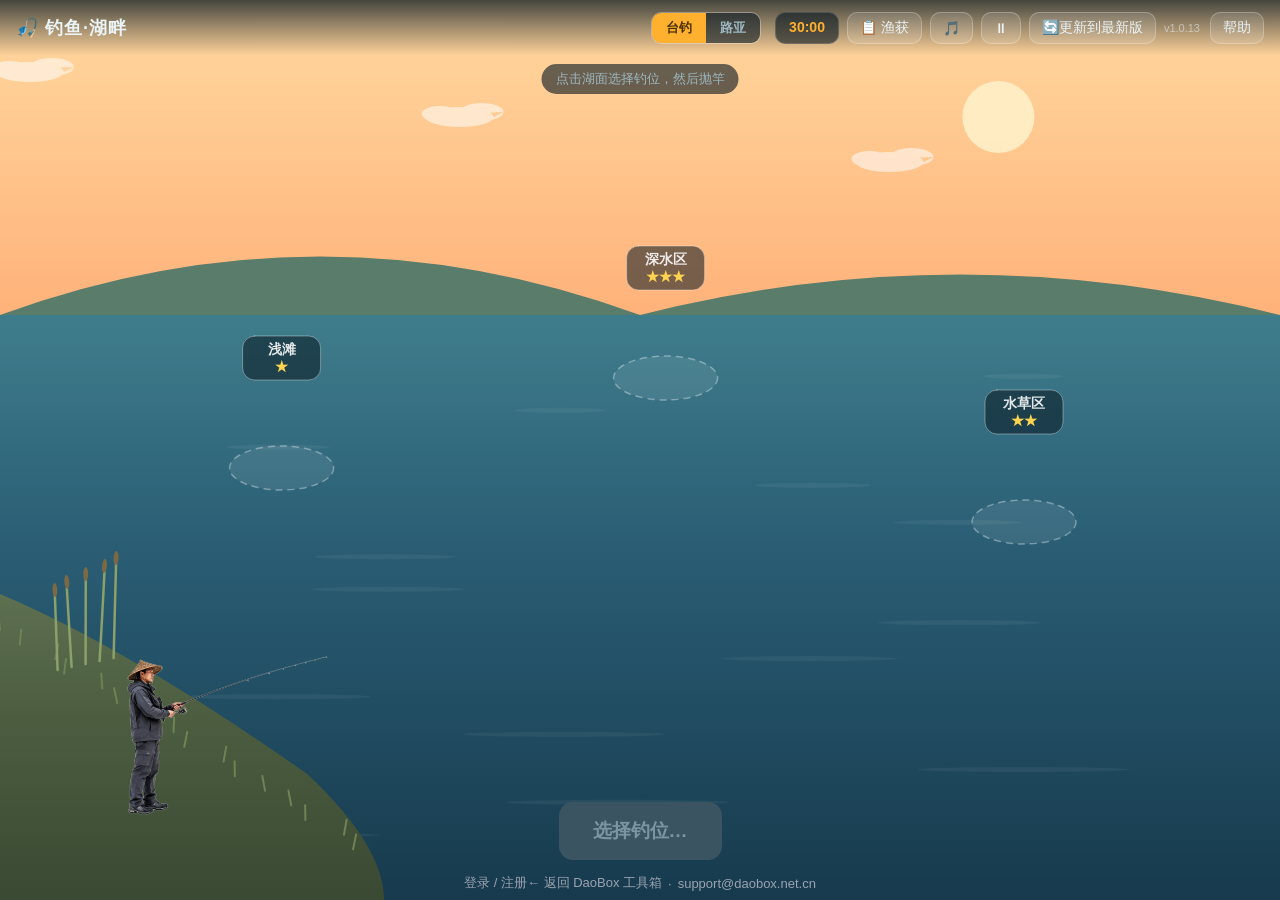
==== public/index.html @ 90e3068f "seo: index.html meta 追加防沉迷/家长管控关键词与描述" ====
<!DOCTYPE html>
<html lang="zh-CN">
<head>
<script>
  // 双域名适配（同2048等子程序模式）
  window.DB_HOME = location.hostname.indexOf('daobox.net.cn') !== -1
    ? 'https://daobox.net.cn' : 'https://daobox.app';
</script>
<meta charset="UTF-8">
<meta name="viewport" content="width=device-width, initial-scale=1.0, user-scalable=no, viewport-fit=cover">
<meta name="theme-color" content="#0e2a3a">
<title>钓鱼游戏在线玩 - 儿童休闲益智钓鱼 | 道盒 DaoBox 儿童学习工具箱</title>
  <meta name="description" content="钓鱼·湖畔休闲钓鱼游戏在线玩，画风治愈玩法轻松，抛竿收线体验钓鱼乐趣。适合孩子和大人的休闲益智小游戏，免费无需下载，手机平板都能玩。家长可控时长，孩子玩得安心。"
  <meta name="keywords" content="钓鱼游戏,钓鱼游戏在线玩,休闲游戏,儿童益智游戏,休闲小游戏,儿童防沉迷,家长管控">
<link rel="icon" href="data:image/svg+xml,<svg xmlns=%22http://www.w3.org/2000/svg%22 viewBox=%220 0 100 100%22><text y=%22.9em%22 font-size=%2290%22>🎣</text></svg>">
<link rel="manifest" href="manifest.json">
<link rel="apple-touch-icon" href="icons/apple-touch-icon.png">
<meta name="apple-mobile-web-app-capable" content="yes">
<meta name="apple-mobile-web-app-status-bar-style" content="black-translucent">
<meta name="apple-mobile-web-app-title" content="钓鱼湖畔">
<link rel="stylesheet" href="style.css?v=v1.0.6">
</head>
<body>
<!-- ========== 湖面场景 ========== -->
<div id="screen-lake" class="screen active">
  <canvas id="lake-canvas"></canvas>
  <header class="topbar">
    <h1>🎣 钓鱼·湖畔</h1>
    <div class="top-actions">
      <div class="mode-switch">
        <button id="btn-mode-tai" class="mode-btn active">台钓</button>
        <button id="btn-mode-lure" class="mode-btn">路亚</button>
      </div>
      <span id="session-timer" class="session-timer">30:00</span>
      <button id="btn-log" class="ghost-btn">📋 渔获</button>
      <button id="btn-music" class="ghost-btn" title="背景音乐">🎵</button>
      <button id="btn-pause" class="ghost-btn" title="暂停">⏸</button>
      <button id="btn-refresh" class="ghost-btn" aria-label="更新到最新版">🔄<span class="rb-full">更新到最新版</span><span class="rb-short">更新</span></button>
      <span id="app-version" class="app-ver"></span>
      <button id="btn-help" class="ghost-btn">帮助</button>
      <button id="btn-more" class="ghost-btn more-btn" title="更多">⋯</button>
    </div>
    <span id="db-account-slot"></span>
  </header>
  <div id="lake-tip" class="lake-tip">点击湖面选择钓位，然后抛竿</div>
  <div id="mag" class="hidden">
    <canvas id="mag-canvas"></canvas>
    <div id="mag-label">露5目</div>
  </div>
  <div class="bottom-bar">
    <button id="btn-cast" class="main-btn" disabled>选择钓位…</button>
  </div>
</div>

<!-- ========== 搏鱼场景 ========== -->
<div id="screen-fight" class="screen">
  <canvas id="fight-canvas"></canvas>
  <header class="topbar">
    <h1 id="fight-title">搏鱼中…</h1>
  </header>
  <div class="fight-hud">
    <div class="gauge-row">
      <div class="gauge">
        <span id="tension-value" class="gauge-value">0%</span>
        <div class="gauge-tube"><div id="tension-fill" class="gauge-fill tension"></div><div class="redline"></div></div>
        <label>张力</label>
      </div>
      <div class="gauge">
        <span id="stamina-value" class="gauge-value">0%</span>
        <div class="gauge-tube"><div id="stamina-fill" class="gauge-fill stamina"></div></div>
        <label>体力</label>
      </div>
    </div>
    <div id="fight-msg" class="fight-msg"></div>
  </div>
  <div class="bottom-bar fight-btns">
    <button id="btn-reel" class="main-btn reel">按住收线</button>
    <button id="btn-steady" class="main-btn steady hidden">稳住！</button>
    <button id="btn-net" class="main-btn net hidden">抄网！</button>
  </div>
</div>

<!-- ========== 渔获弹窗 ========== -->
<div id="popup-catch" class="popup hidden">
  <div class="popup-card">
    <div id="catch-new" class="new-badge hidden">🎉 新鱼种！</div>
    <canvas id="catch-canvas"></canvas>
    <div class="catch-info">
      <div id="catch-name" class="catch-name">鲫鱼 <span class="stars"></span></div>
      <div id="catch-weight" class="catch-weight">0.35 kg</div>
      <div id="catch-flavor" class="catch-flavor"></div>
    </div>
    <button id="btn-catch-ok" class="main-btn">收进鱼护</button>
  </div>
</div>

<!-- ========== 跑鱼弹窗 ========== -->
<div id="popup-lost" class="popup hidden">
  <div class="popup-card lost">
    <div id="lost-icon" class="lost-icon">💨</div>
    <div id="lost-title" class="lost-title">跑鱼了</div>
    <div id="lost-desc" class="lost-desc"></div>
    <button id="btn-lost-ok" class="main-btn">继续钓鱼</button>
  </div>
</div>

<!-- ========== 渔获清单 ========== -->
<div id="panel-log" class="popup hidden">
  <div class="popup-card log">
    <h2>📋 我的渔获</h2>
    <div id="log-list" class="log-list"></div>
    <button id="btn-log-close" class="main-btn">关闭</button>
  </div>
</div>

<!-- ========== 帮助 ========== -->
<div id="panel-help" class="popup hidden">
  <div class="popup-card log">
    <h2>帮助</h2>
    <div class="help-body">
      <h3 style="color:var(--gold);margin:4px 0 2px">🎣 台钓怎么玩</h3>
      <p>① 点击湖面<strong>选钓位</strong> → 点「抛竿」看动画入水</p>
      <p>② 浮漂静止时<strong>露5目</strong>；假口只顿1目别理它，<strong>吞2目以上/黑漂/送漂</strong>才提竿——提前提=空竿惊窝（左下角放大镜看得更清楚）</p>
      <p>③ 中鱼后进入搏鱼：<strong>按住按钮收线，张力涨太快就松手</strong>；红线区持续几秒会断线</p>
      <p>④ 大鱼三招要应付：<strong>冲刺</strong>（快松手放线）、<strong>钻底</strong>（松线别硬拉）、<strong>洗鳃</strong>（快速点「稳住」，漏一次还有机会）</p>
      <p>⑤ 鱼拉到岸边出现<strong>抄网</strong>：看准绿色区间点一下！抄早了第一次只是抄空，还有一次机会</p>
      <h3 style="color:var(--gold);margin:8px 0 2px">⚡ 路亚怎么玩</h3>
      <p>① 路亚全程<strong>站着玩</strong>：抛投后假饵自己游，<strong>按住按钮=加速收线</strong></p>
      <p>② <strong>停顿和轻点</strong>更诱鱼；鱼攻击时画面<strong>炸水花</strong>，马上点「扬竿！」（约半秒窗口）</p>
      <p>③ 中鱼后搏鱼操作和台钓一样</p>
      <h3 style="color:var(--gold);margin:8px 0 2px">🐟 鱼情与难度</h3>
      <p>· <strong>★浅滩</strong>：小鱼池，最好钓（上鱼率约95%）</p>
      <p>· <strong>★★水草区</strong>：唯一的高难池，断线跑鱼常事，大鱼多</p>
      <p>· <strong>★★★深水区</strong>：中鱼率≥85%，20斤以上大鱼约百竿一条，最大60斤巨物；<strong>咬钩会全屏预警</strong></p>
      <p>· ≤1斤的小鱼<strong>中鱼即入护</strong>；其他鱼搏鱼10~30秒内必定上岸（看准了操作就行）</p>
      <h3 style="color:var(--gold);margin:8px 0 2px">🎁 奖励计划</h3>
      <p><strong>100斤渔获 = 1天注册时长 + 10积分</strong>，四舍五入随钓随加（钓150斤算2天）</p>
      <p>每个充值周期内可兑换的时长上限：</p>
      <p>· ¥9.9（99天档）→ 最多换 <strong>30天</strong></p>
      <p>· ¥29.9（320天档）→ 最多换 <strong>60天</strong></p>
      <p>· ¥69.9（750天档）→ 最多换 <strong>90天</strong></p>
      <p>· ¥99.9（3年档）→ 最多换 <strong>120天</strong></p>
      <p>顶格后渔获照常累计，<strong>下次充值重新开始</strong>。</p>
      <p><strong>积分不封顶</strong>，全家账户通用（和打卡等积分合并），攒着兑换知识类奖品。</p>
      <h3 style="color:var(--gold);margin:8px 0 2px">⏱ 时间规则</h3>
      <p><strong>游客</strong>：每天 1 场 × 15 分钟；<strong>注册登录</strong>：每天 4 场 × 30 分钟</p>
      <p><strong>开场就算一场</strong>，中途退出不退不补；想中途歇口气用「⏸ 暂停」，关掉页面回来可继续本场</p>
      <p>登录后渔获自动入账号：100斤=1天会员时长+10积分，本机旧渔获可一键并入</p>
      <p>想收工：⏸ → 「今天不玩了」→ 确认退出，渔获奖励零损失</p>
      <p>🎮 手柄：A 按住收线 / X 稳住·抄网</p>
      <h3 style="color:var(--gold);margin:8px 0 2px">📝 更新记录</h3>
      <p>· <strong>v0.9.1</strong> 接入 DaoBox 账号：登录后渔获实时入账（100斤=1天会员+100积分）、本机渔获一键并入、游客1场×15分钟/注册4场×30分钟</p>
      <p>· <strong>v0.9.0</strong> 每天4场次制（开场即计）、「今天不玩了」体面退出、暂停跨关闭恢复（继续上一场）、场次用完提示</p>
      <p>· <strong>v0.8.0</strong> 奖励计划上线（100斤=1天+100分）、每日2小时限时、搏鱼时长分档10/15/30秒、小鱼即钓即入护、深水区85%上鱼率、路亚全程站立、顶栏版本号</p>
      <p>· v0.7.7 抄网首次容错+转速放缓；v0.7.6 路亚真实收线模式；v0.7.5 本场计时+暂停+背景音乐；v0.7.3 完整抛竿动画；v0.7.2 鱼类半写实配色重做</p>
    </div>
    <button id="btn-help-close" class="main-btn">知道了</button>
  </div>
</div>

<!-- ========== 音乐选择面板 ========== -->
<div id="panel-music" class="popup hidden">
  <div class="popup-card music-panel">
    <h2>🎵 背景音乐</h2>
    <div id="music-track-list" class="music-track-list"></div>
    <button id="btn-music-close" class="main-btn" style="margin-top:12px">关闭</button>
  </div>
</div>

<!-- ========== 暂停弹窗 ========== -->
<div id="popup-pause" class="popup hidden">
  <div class="popup-card">
    <div style="font-size:48px;margin-bottom:8px">⏸</div>
    <h2 style="font-size:22px;margin-bottom:8px">已暂停</h2>
    <p style="color:var(--dim);margin-bottom:16px" id="pause-timer-info">剩余时间 30:00</p>
    <button id="btn-resume" class="main-btn">▶ 继续钓鱼</button>
    <button id="btn-end-session" class="main-btn ghost" style="margin-top:10px;background:rgba(255,255,255,.1);color:var(--dim)">🏁 结束本场</button>
    <button id="btn-quit-today" class="main-btn ghost" style="margin-top:10px;background:rgba(255,255,255,.1);color:var(--dim)">🚪 今天不玩了</button>
  </div>
</div>

<!-- ========== 开场门（每日场次） ========== -->
<div id="popup-gate" class="popup hidden">
  <div class="popup-card">
    <div style="font-size:48px;margin-bottom:8px">🎣</div>
    <h2 style="font-size:22px;margin-bottom:8px">准备开钓</h2>
    <p id="gate-info" style="color:var(--dim);margin-bottom:16px"></p>
    <button id="btn-gate-start" class="main-btn">🎣 开始本场</button>
    <button id="btn-gate-resume" class="main-btn ghost hidden" style="margin-top:10px;background:rgba(255,255,255,.1);color:var(--dim)">⏵ 继续上一场</button>
    <!-- v1.0.4: 开场弹窗也是全屏，同样会盖住底部登录链接；游客在此直接给登录入口 -->
    <button id="btn-gate-login" class="main-btn hidden" style="margin-top:10px;background:rgba(255,255,255,.1);color:var(--dim)">🔓 登录 / 注册（解锁每天 4 场 × 30 分钟）</button>
  </div>
</div>

<!-- ========== 退出确认 ========== -->
<div id="popup-quit-confirm" class="popup hidden">
  <div class="popup-card">
    <div style="font-size:48px;margin-bottom:8px">🚪</div>
    <h2 style="font-size:22px;margin-bottom:8px">今天不玩了？</h2>
    <p style="color:var(--dim);margin-bottom:6px" id="quit-confirm-info">本场会作废，今天还能开的场次就少一场。</p>
    <p style="color:var(--gold);margin-bottom:16px;font-size:14px">放心：渔获、天数、积分都是实时保存的，退出零损失。</p>
    <button id="btn-quit-confirm" class="main-btn">确定退出</button>
    <button id="btn-quit-cancel" class="main-btn ghost" style="margin-top:10px;background:rgba(255,255,255,.1);color:var(--dim)">我再玩会儿</button>
  </div>
</div>

<!-- ========== 告别页 ========== -->
<div id="popup-quit" class="popup hidden">
  <div class="popup-card">
    <div style="font-size:48px;margin-bottom:8px">👋</div>
    <h2 style="font-size:22px;margin-bottom:8px">今天钓到这里</h2>
    <p id="quit-stats" style="color:var(--gold);margin-bottom:12px"></p>
    <p style="color:var(--dim);font-size:14px;margin-bottom:16px">渔获和奖励已全部保存，明天再来～</p>
    <button id="btn-quit-close" class="main-btn">关闭页面</button>
    <button id="btn-quit-back" class="main-btn ghost" style="margin-top:10px;background:rgba(255,255,255,.1);color:var(--dim)">↩ 反悔了，继续钓</button>
  </div>
</div>

<!-- ========== 每日限时弹窗 ========== -->
<div id="popup-daily" class="popup hidden">
  <div class="popup-card">
    <div style="font-size:48px;margin-bottom:8px">🌙</div>
    <h2 style="font-size:22px;margin-bottom:8px">今天钓够啦</h2>
    <p id="daily-left" style="color:var(--dim);margin-bottom:16px"></p>
    <!-- v1.0.3: 游客额度用完时显示登录入口，此前弹窗盖住底部登录链接导致"点击登录没反应" -->
    <button id="btn-daily-login" class="main-btn hidden">🔓 登录 / 注册（解锁每天 4 场 × 30 分钟）</button>
    <button id="btn-daily-ok" class="main-btn" style="margin-top:10px;background:rgba(255,255,255,.1);color:var(--dim)">知道了</button>
  </div>
</div>

<!-- ========== 本场结束弹窗 ========== -->
<div id="popup-session" class="popup hidden">
  <div class="popup-card">
    <div style="font-size:48px;margin-bottom:8px">🏁</div>
    <h2 style="font-size:22px;margin-bottom:4px">本场结束</h2>
    <p id="session-summary" style="color:var(--dim);margin-bottom:12px;line-height:1.6"></p>
    <div id="session-detail" style="text-align:left;font-size:14px;color:var(--dim);margin-bottom:16px;max-height:200px;overflow-y:auto"></div>
    <button id="btn-new-session" class="main-btn">🎣 再钓一场（30分钟）</button>
    <button id="btn-quit-from-session" class="main-btn ghost" style="margin-top:10px;background:rgba(255,255,255,.1);color:var(--dim)">🚪 今天到这里</button>
  </div>
</div>

<div id="panel-more" class="more-panel hidden">
    <button id="btn-log-m">📋 渔获</button>
    <button id="btn-music-m">🎵 音乐</button>
    <button id="btn-pause-m">⏸ 暂停 / 继续</button>
    <button id="btn-refresh-m">🔄 检查更新</button>
    <button id="btn-help-m">❓ 帮助</button>
  </div>

<div id="toast" class="toast hidden"></div>

<footer class="footer">
  <a id="lock-login" href="javascript:void(0)">登录 / 注册</a>
  <a id="home-link" href="javascript:void(0)">← 返回 DaoBox 工具箱</a>
  <span class="dot">·</span>
  <span id="contact-email"></span>
</footer>
<script>
  // 联系邮箱运行时拼接（防 obfuscate）
  (function () {
    var u = 'support', d = 'daobox.net.cn';
    var el = document.getElementById('contact-email');
    if (el) el.innerHTML = '<a href="mailto:' + u + '@' + d + '">' + u + '@' + d + '</a>';
  })();
  (function () {
    var home = document.getElementById('home-link');
    if (home) home.href = window.DB_HOME + '?src=fishing';
  })();
</script>

<script>
  // ⋯ 菜单接线：手机端把低频功能转触发原有按钮
  (function () {
    var more = document.getElementById('btn-more'), panel = document.getElementById('panel-more');
    if (!more || !panel) return;
    more.addEventListener('click', function (e) { e.stopPropagation(); panel.classList.toggle('hidden'); });
    panel.addEventListener('click', function (e) {
      var btn = e.target.closest('button'); if (!btn) return;
      var map = { 'btn-log-m': 'btn-log', 'btn-music-m': 'btn-music', 'btn-pause-m': 'btn-pause', 'btn-refresh-m': 'btn-refresh', 'btn-help-m': 'btn-help' };
      var orig = document.getElementById(map[btn.id]);
      if (orig) orig.click();
      panel.classList.add('hidden');
    });
    document.addEventListener('click', function (e) {
      if (!panel.classList.contains('hidden') && !panel.contains(e.target) && e.target !== more) panel.classList.add('hidden');
    });
  })();
</script>
<script src="fish-data.js"></script>
<script src="fish-art.js"></script>
<script src="game.js"></script>
  <script>window.DB_HOME = location.hostname.indexOf('daobox.net.cn') !== -1 ? 'https://daobox.net.cn' : 'https://daobox.app';</script>
  <script>document.write('<script src="' + window.DB_HOME + '/portal.js" data-app="fishing"><\/script>');</script>
  <script>
    // fix v0.9.8: 底部"登录 / 注册"跳统一登录页
    // v1.0.4: 改事件委托+点击时实时取 URL——不再依赖 DaoBox 加载时序，DaoBox 未就绪时走兜底 URL
    (function(){
      function goLogin(){
        var url = (window.DaoBox && DaoBox.loginUrl) ? DaoBox.loginUrl()
          : window.DB_HOME + '/login?src=fishing&redirect=' + encodeURIComponent(location.href);
        if(window.toast) toast('正在打开登录页…', 2000);
        location.href = url;
      }
      window.DaoBoxGoLogin = goLogin;
      document.addEventListener('click', function(e){
        var a = e.target.closest && e.target.closest('#lock-login');
        if(!a) return;
        e.preventDefault();
        goLogin();
      });
    })();
  </script>
  <script>
    (function(){
      var t0 = Date.now();
      (function wait(){
        var ready = window.DaoBox && (window.DaoBox.user || window.DaoBox.timeInfo || Date.now()-t0 > 4000);
        if(ready){ try { Session.boot(); } catch(e) { console.error(e); } }
        else setTimeout(wait, 200);
      })();
    })();
  </script>
</body>
</html>
---- public/style.css ----
:root{
  --bg:#0e2a3a; --panel:#123448; --ink:#eaf3f6; --dim:#9db8c2;
  --green:#3ecf72; --red:#ff5252; --gold:#ffb02e;
}
*{margin:0;padding:0;box-sizing:border-box;-webkit-tap-highlight-color:transparent}
html,body{height:100%;overflow:hidden;font-family:"PingFang SC","Microsoft YaHei",sans-serif;background:var(--bg);color:var(--ink);user-select:none}
/* v1.0.6: fixed 会创建层叠上下文,把顶栏胶囊困住压不过全屏弹窗;absolute 视觉等效且不创建上下文 */
.screen{position:absolute;inset:0;display:none}
.screen.active{display:block}
canvas#lake-canvas,canvas#fight-canvas{position:absolute;inset:0;width:100%;height:100%}

.topbar{position:absolute;top:0;left:0;right:0;display:flex;align-items:center;justify-content:space-between;padding:12px 16px;background:linear-gradient(rgba(6,20,30,.75),transparent);pointer-events:none}
.topbar h1{font-size:18px;font-weight:600;letter-spacing:1px}
.top-actions{display:flex;gap:8px;pointer-events:auto}
.ghost-btn{background:rgba(255,255,255,.12);border:1px solid rgba(255,255,255,.25);color:var(--ink);border-radius:10px;padding:6px 12px;font-size:14px;cursor:pointer}
.ghost-btn:active{background:rgba(255,255,255,.25)}
.session-timer{background:rgba(6,20,30,.6);border:1px solid rgba(255,255,255,.15);border-radius:10px;padding:6px 12px;font-size:14px;font-weight:600;color:var(--gold);font-variant-numeric:tabular-nums;min-width:64px;text-align:center}
.session-timer.warning{color:var(--red);border-color:rgba(255,80,80,.4);animation:pulse-timer 1s infinite}
@keyframes pulse-timer{50%{opacity:.5}}
.music-panel h2{font-size:20px;margin-bottom:14px}
.music-track-list{display:flex;flex-direction:column;gap:8px}
.music-track-btn{display:flex;align-items:center;gap:10px;padding:12px 16px;background:rgba(255,255,255,.08);border:1px solid rgba(255,255,255,.15);border-radius:12px;color:var(--ink);font-size:15px;cursor:pointer;text-align:left;width:100%}
.music-track-btn:active{background:rgba(255,255,255,.15)}
.music-track-btn.active{background:rgba(62,207,114,.15);border-color:var(--green)}
.music-track-btn.off{color:var(--dim)}
.track-icon{font-size:20px}
.track-name{flex:1}
.track-on{font-size:12px;color:var(--green);white-space:nowrap}

.lake-tip{position:absolute;top:64px;left:50%;transform:translateX(-50%);background:rgba(6,20,30,.6);padding:6px 14px;border-radius:20px;font-size:13px;color:var(--dim);white-space:nowrap}

.bottom-bar{position:absolute;bottom:36px;left:0;right:0;display:flex;justify-content:center;padding:18px 18px 4px;gap:12px}
.fight-btns{bottom:36px}
.main-btn{border:none;border-radius:14px;padding:16px 34px;font-size:19px;font-weight:600;color:#06222f;background:var(--green);cursor:pointer;box-shadow:0 4px 14px rgba(0,0,0,.35)}
.main-btn:disabled{background:#3a5462;color:#7c96a1;box-shadow:none}
.main-btn:active{transform:translateY(1px)}
.main-btn.reel{background:var(--gold)}
.main-btn.steady{background:#ff8f3e}
.main-btn.net{background:#4fb3ff}
.fight-btns .main-btn{min-width:150px}

.fight-hud{position:absolute;top:56px;left:12px;right:auto;display:flex;flex-direction:column;align-items:flex-start;gap:8px;pointer-events:none;z-index:4}
.gauge-row{display:flex;gap:8px;align-items:flex-end}
.gauge{width:42px;display:flex;flex-direction:column;align-items:center;gap:4px;background:rgba(6,20,30,.16);border:1px solid rgba(255,255,255,.08);border-radius:14px;padding:6px 4px;backdrop-filter:none}
.gauge-value{font-size:10px;font-weight:700;color:rgba(255,255,255,.88);font-variant-numeric:tabular-nums;line-height:1}
.gauge-tube{position:relative;width:8px;height:70px;background:rgba(255,255,255,.10);border-radius:6px;overflow:hidden;border:1px solid rgba(255,255,255,.10)}
.gauge-fill{position:absolute;left:0;right:0;bottom:0;height:0%;border-radius:6px;transition:none}
.gauge-fill.tension{background:linear-gradient(180deg,#ff5252,#ffb02e 45%,#3ecf72)}
.gauge-fill.stamina{background:linear-gradient(180deg,#0f5f8f,#4fb3ff 70%,#a8e4ff)}
.gauge label{font-size:9px;color:rgba(255,255,255,.55);line-height:1}
.gauge .redline{position:absolute;left:0;right:0;top:0;height:9%;background:rgba(255,60,60,.35);border-bottom:2px solid rgba(255,80,80,.8)}
.fight-msg{min-height:20px;font-size:14px;font-weight:600;color:var(--gold);text-shadow:0 1px 3px rgba(0,0,0,.6);text-align:right;max-width:180px}

.popup{position:fixed;inset:0;background:rgba(4,14,22,.72);display:flex;align-items:center;justify-content:center;z-index:50}
.popup.hidden{display:none}
.popup-card{background:var(--panel);border:1px solid rgba(255,255,255,.12);border-radius:18px;padding:22px;width:min(92vw,420px);max-height:calc(100vh - 32px);max-height:calc(100dvh - 32px);overflow-y:auto;-webkit-overflow-scrolling:touch;text-align:center;box-shadow:0 12px 40px rgba(0,0,0,.5)}
#catch-canvas{width:100%;height:150px;display:block}
.catch-name{font-size:24px;font-weight:700}
.catch-name .stars{color:var(--gold)}
.catch-weight{font-size:16px;color:var(--dim);margin:4px 0}
.catch-flavor{font-size:13px;color:var(--dim);min-height:18px}
.new-badge{background:var(--gold);color:#4d3200;font-weight:700;display:inline-block;padding:4px 14px;border-radius:14px;margin-bottom:8px;animation:pop .4s}
.popup-card .main-btn{margin-top:16px;width:100%}
.new-badge.hidden,.hidden{display:none!important}

.lost-icon{font-size:44px}
.lost-title{font-size:22px;font-weight:700;color:var(--red);margin:6px 0}
.lost-desc{font-size:14px;color:var(--dim);line-height:1.6}

.popup-card.log h2{font-size:20px;margin-bottom:12px}
.log-list{max-height:52vh;overflow:auto;text-align:left}
.log-row{display:flex;align-items:center;gap:10px;padding:9px 6px;border-bottom:1px solid rgba(255,255,255,.08);font-size:16px}
.log-row .cnt{margin-left:auto;font-weight:700;font-size:18px}
.log-row.r2 .name{color:#4fb3ff}
.log-row.r3 .name{color:var(--gold)}
.log-row.unknown{color:#6f8894}
.help-body{text-align:left;font-size:14px;line-height:1.9;color:var(--ink)}
.help-body strong{color:var(--gold)}

.toast{position:fixed;top:20%;left:50%;transform:translateX(-50%);background:rgba(6,20,30,.9);border:1px solid rgba(255,255,255,.2);padding:10px 22px;border-radius:12px;font-size:15px;z-index:60;pointer-events:none}
.toast.hidden{display:none}

/* ===== 模式切换 + 漂相放大镜 ===== */
.mode-switch{display:flex;gap:0;border:1px solid rgba(255,255,255,.3);border-radius:10px;overflow:hidden;margin-right:6px}
.mode-btn{background:rgba(10,25,35,.6);border:none;color:var(--dim);padding:6px 14px;font-size:13px;font-weight:600;cursor:pointer}
.mode-btn.active{background:var(--gold);color:#4d3200}
#mag{position:absolute;right:14px;bottom:120px;background:rgba(6,20,30,.8);border:1px solid rgba(255,255,255,.25);border-radius:14px;padding:8px;text-align:center;z-index:5}
#mag.hidden{display:none}
#mag-canvas{width:120px;height:150px;display:block}
#mag-label{font-size:13px;font-weight:700;color:var(--dim);margin-top:4px;min-height:18px}
#mag-label.strike{color:var(--gold);animation:blink .4s infinite alternate}
.main-btn.pulse{animation:pulsebtn .45s infinite alternate}
@keyframes pulsebtn{from{transform:scale(1)}to{transform:scale(1.1);box-shadow:0 0 22px rgba(255,176,46,.9)}}
@keyframes blink{from{opacity:.4}to{opacity:1}}

/* v0.6.0 渔获清单缩略图 */
.log-thumb{width:48px;height:26px;flex:none;background:rgba(255,255,255,.05);border-radius:6px;border:1px solid rgba(255,255,255,.08)}

/* v0.7.0 渔获统计卡 */
.log-stats{background:rgba(255,255,255,.06);border-radius:12px;padding:10px 14px;margin-bottom:10px;text-align:left;line-height:1.7}
.log-stats .st1{font-size:16px;font-weight:700;color:var(--gold)}
.log-stats .st2{color:var(--dim);font-size:13px}
.log-row .cnt{font-size:13px;font-weight:600;color:var(--dim)}

/* v0.8.0 顶栏版本号 */
.app-ver{ opacity:.55; font-size:11px; align-self:center; margin-right:2px; white-space:nowrap; }

.footer{position:fixed;bottom:0;left:0;right:0;display:flex;justify-content:center;align-items:center;padding:8px;font-size:13px;color:#9ca3af;pointer-events:auto;z-index:5}
.footer a{color:#9ca3af;text-decoration:none}
.footer .dot{margin:0 6px}

/* v0.9.2 账号胶囊插槽（portal.js 内嵌锚点；display:contents 让胶囊成为 topbar 的直接 flex 子项，外观与此前悬浮版一致） */
#db-account-slot{display:contents}
/* v1.0.5: 顶栏整体 pointer-events:none(不挡湖面点击),胶囊在 .top-actions 外会继承 none 导致"点了没反应",必须单独恢复 */
#db-account-pill{pointer-events:auto;position:relative;z-index:60}

/* v0.9.2 ⋯ 菜单面板（全端定义，仅手机端展开） */
.more-btn{display:none}
.more-panel{position:fixed;top:54px;right:12px;background:rgba(10,26,38,.96);border:1px solid rgba(255,255,255,.18);border-radius:14px;padding:6px;z-index:45;display:flex;flex-direction:column;min-width:150px;box-shadow:0 8px 30px rgba(0,0,0,.45)}
.more-panel.hidden{display:none}
.more-panel button{background:none;border:none;color:var(--ink);text-align:left;padding:11px 14px;font-size:15px;border-radius:9px;cursor:pointer}
.more-panel button:active{background:rgba(255,255,255,.12)}

/* v0.9.4 手机端专属 HUD（方案A，仅 ≤480px 生效，iPad/桌面不受影响） */
@media (max-width: 480px){
  /* 顶栏单行：⏱计时 …… v版本 ⋯ [账号胶囊]（游戏标题隐藏） */
  #screen-lake .topbar h1{display:none}
  .topbar{padding:10px 12px}
  .top-actions{order:1;width:auto;flex:1;gap:6px}
  #db-account-slot{order:2;display:block;margin-left:0}
  #db-account-slot > a{margin-left:0!important}
  .session-timer{margin-right:auto;padding:5px 8px;font-size:13px;min-width:56px}
  .app-ver{display:inline}
  .ghost-btn{padding:5px 8px;font-size:12px;border-radius:8px}
  /* 低频功能收进 ⋯ 菜单 */
  #btn-log,#btn-music,#btn-pause,#btn-refresh,#btn-help{display:none}
  .more-btn{display:inline-flex;align-items:center;justify-content:center;font-size:16px;padding:4px 10px;letter-spacing:2px}

  /* 台钓/路亚切换固定到底栏左侧，与抛竿同排 */
  .mode-switch{position:fixed;left:14px;bottom:calc(58px + env(safe-area-inset-bottom));z-index:6;margin-right:0}
  .mode-btn{padding:8px 12px;font-size:13px}

  /* 提示条紧跟顶栏，允许换行 */
  .lake-tip{top:56px;font-size:12px;white-space:normal;max-width:92vw;text-align:center;line-height:1.5}

  /* 底栏：抛竿居中；放大镜、页脚适配安全区 */
  .bottom-bar{bottom:calc(44px + env(safe-area-inset-bottom))}
  .main-btn{padding:14px 26px;font-size:18px}
  #mag{right:14px;bottom:calc(150px + env(safe-area-inset-bottom))}
  .footer{font-size:11px;padding:6px}

  /* 弹窗内容分层：长内容(帮助/结算等)限高滚动，关闭按钮必须始终可达 */
  .popup{padding:12px}
  .popup-card{width:calc(100vw - 20px);max-height:calc(100vh - 24px);max-height:calc(100dvh - 24px - env(safe-area-inset-bottom));padding:18px 14px}
  .help-body{font-size:13px;line-height:1.7}
  .log-list{max-height:none}
}

/* v1.0.8 更新按钮分层：手机端缩短文案 */
.rb-short{display:none}
@media (max-width:480px){.rb-full{display:none}.rb-short{display:inline}}
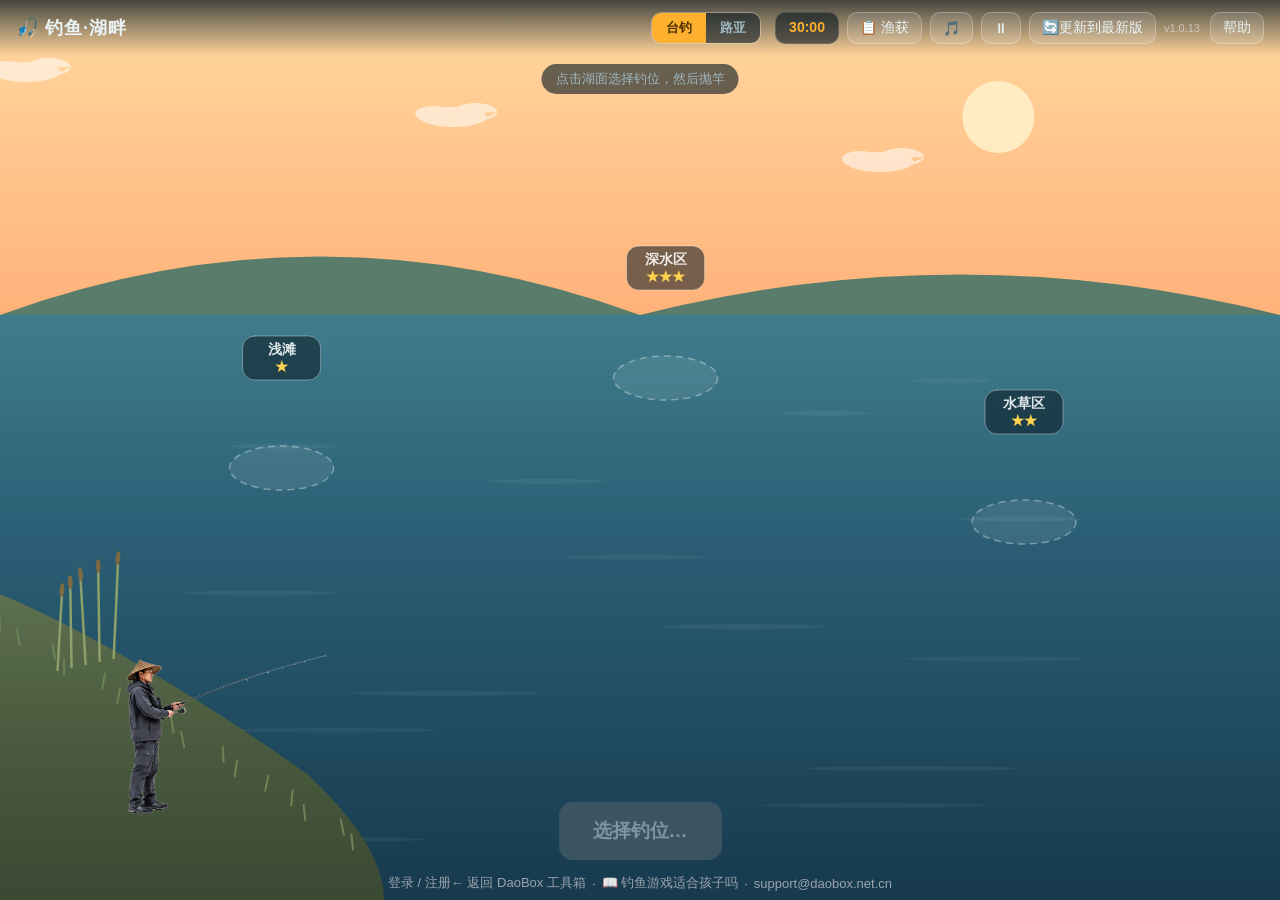
==== commit 8c07f563: "seo: 新增《钓鱼游戏适合孩子玩吗？》+ 首页静态内链，fishing-v50" ====
--- a/public/index.html
+++ b/public/index.html
@@ -253,6 +253,8 @@
 <footer class="footer">
   <a id="lock-login" href="javascript:void(0)">登录 / 注册</a>
   <a id="home-link" href="javascript:void(0)">← 返回 DaoBox 工具箱</a>
+    <span class="dot">·</span>
+    <a href="/guides/is-fishing-game-good-for-kids.html">📖 钓鱼游戏适合孩子吗</a>
   <span class="dot">·</span>
   <span id="contact-email"></span>
 </footer>
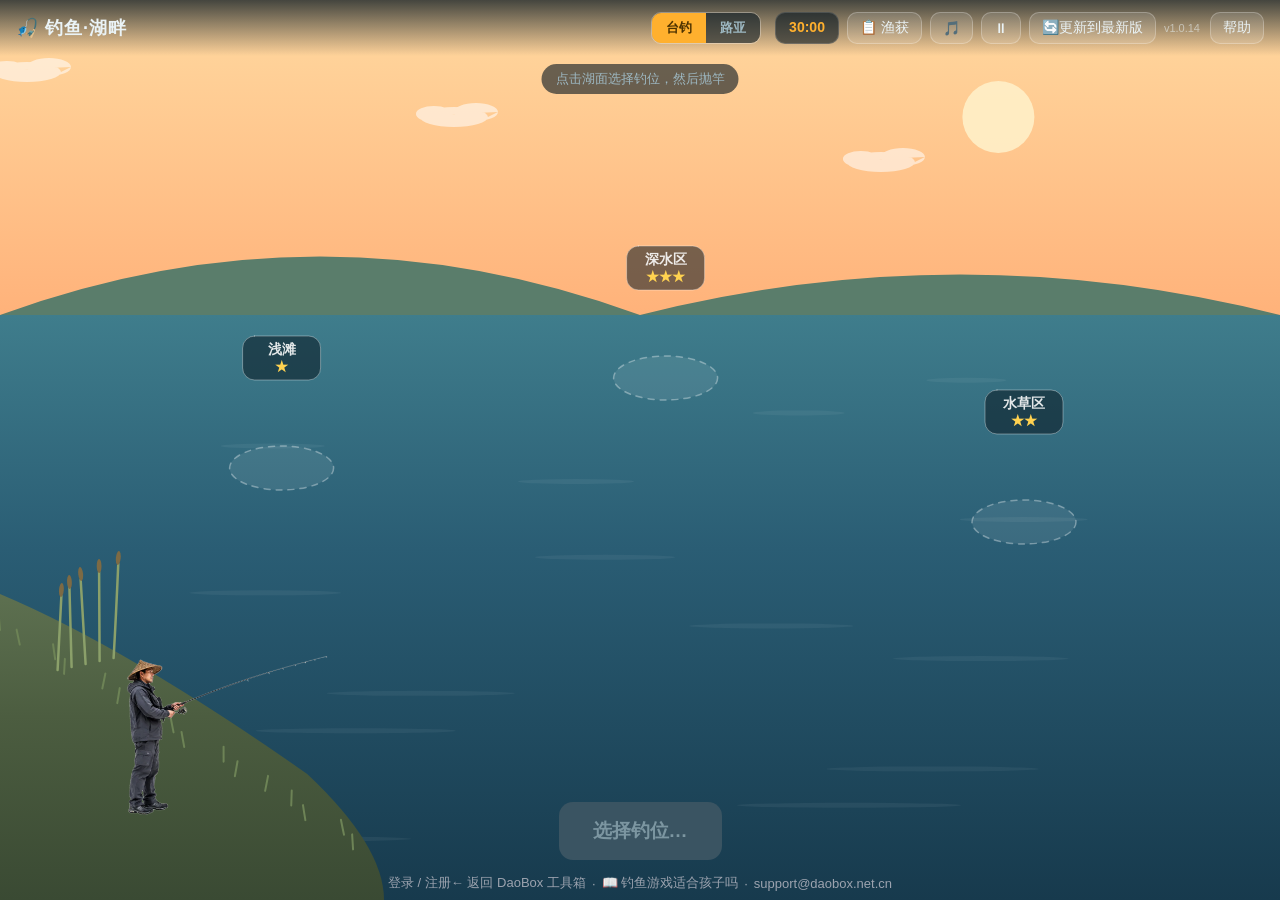
==== commit 6e578d67: "feat: 钓鱼奖励支持离线补传与每日封顶" ====
--- a/public/index.html
+++ b/public/index.html
@@ -141,15 +141,16 @@
       <p>· ¥69.9（750天档）→ 最多换 <strong>90天</strong></p>
       <p>· ¥99.9（3年档）→ 最多换 <strong>120天</strong></p>
       <p>顶格后渔获照常累计，<strong>下次充值重新开始</strong>。</p>
-      <p><strong>积分不封顶</strong>，全家账户通用（和打卡等积分合并），攒着兑换知识类奖品。</p>
+      <p><strong>离线照常钓</strong>，登录用户的渔获会在联网后自动补入；每天最多按 100kg 渔获计入奖励，积分每日最多 20，超出部分自动排队到次日。</p>
       <h3 style="color:var(--gold);margin:8px 0 2px">⏱ 时间规则</h3>
       <p><strong>游客</strong>：每天 1 场 × 15 分钟；<strong>注册登录</strong>：每天 4 场 × 30 分钟</p>
       <p><strong>开场就算一场</strong>，中途退出不退不补；想中途歇口气用「⏸ 暂停」，关掉页面回来可继续本场</p>
-      <p>登录后渔获自动入账号：100斤=1天会员时长+10积分，本机旧渔获可一键并入</p>
+      <p>登录后渔获自动入账号：100斤=1天会员时长+10积分；没网时先存本机，恢复网络后自动补传</p>
       <p>想收工：⏸ → 「今天不玩了」→ 确认退出，渔获奖励零损失</p>
       <p>🎮 手柄：A 按住收线 / X 稳住·抄网</p>
       <h3 style="color:var(--gold);margin:8px 0 2px">📝 更新记录</h3>
       <p>· <strong>v0.9.1</strong> 接入 DaoBox 账号：登录后渔获实时入账（100斤=1天会员+100积分）、本机渔获一键并入、游客1场×15分钟/注册4场×30分钟</p>
+      <p>· <strong>v1.0.14</strong> 离线奖励队列：断网照常玩，渔获和积分联网后自动补入；服务端增加每日上限与重复上报保护</p>
       <p>· <strong>v0.9.0</strong> 每天4场次制（开场即计）、「今天不玩了」体面退出、暂停跨关闭恢复（继续上一场）、场次用完提示</p>
       <p>· <strong>v0.8.0</strong> 奖励计划上线（100斤=1天+100分）、每日2小时限时、搏鱼时长分档10/15/30秒、小鱼即钓即入护、深水区85%上鱼率、路亚全程站立、顶栏版本号</p>
       <p>· v0.7.7 抄网首次容错+转速放缓；v0.7.6 路亚真实收线模式；v0.7.5 本场计时+暂停+背景音乐；v0.7.3 完整抛竿动画；v0.7.2 鱼类半写实配色重做</p>
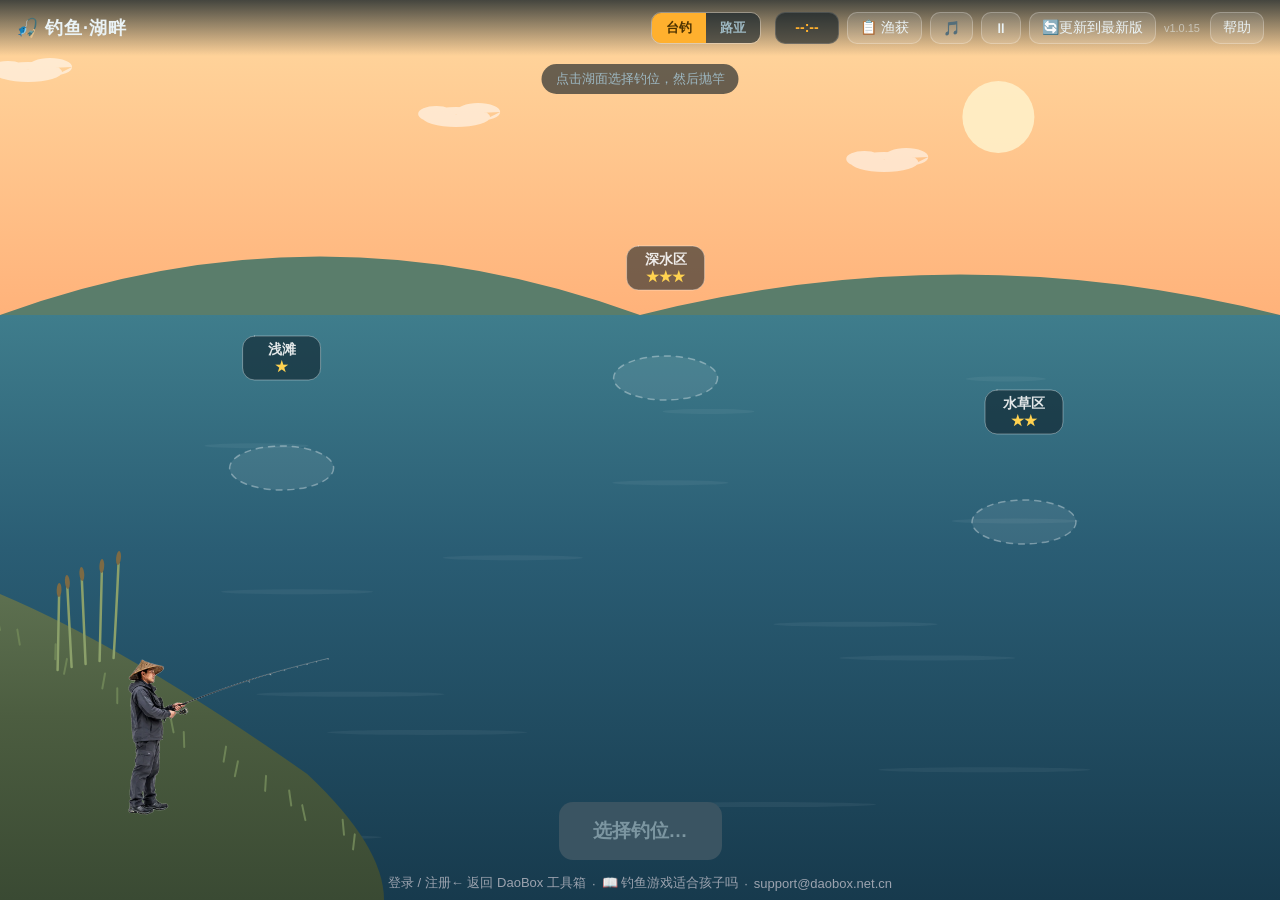
==== commit bcfd85da: "feat: 统一钓鱼时长并支持会员不限时" ====
--- a/public/index.html
+++ b/public/index.html
@@ -31,7 +31,7 @@
         <button id="btn-mode-tai" class="mode-btn active">台钓</button>
         <button id="btn-mode-lure" class="mode-btn">路亚</button>
       </div>
-      <span id="session-timer" class="session-timer">30:00</span>
+      <span id="session-timer" class="session-timer">--:--</span>
       <button id="btn-log" class="ghost-btn">📋 渔获</button>
       <button id="btn-music" class="ghost-btn" title="背景音乐">🎵</button>
       <button id="btn-pause" class="ghost-btn" title="暂停">⏸</button>
@@ -143,8 +143,8 @@
       <p>顶格后渔获照常累计，<strong>下次充值重新开始</strong>。</p>
       <p><strong>离线照常钓</strong>，登录用户的渔获会在联网后自动补入；每天最多按 100kg 渔获计入奖励，积分每日最多 20，超出部分自动排队到次日。</p>
       <h3 style="color:var(--gold);margin:8px 0 2px">⏱ 时间规则</h3>
-      <p><strong>游客</strong>：每天 1 场 × 15 分钟；<strong>注册登录</strong>：每天 4 场 × 30 分钟</p>
-      <p><strong>开场就算一场</strong>，中途退出不退不补；想中途歇口气用「⏸ 暂停」，关掉页面回来可继续本场</p>
+      <p><strong>游客</strong>：每天 10 分钟；<strong>注册免费用户</strong>：每天 20 分钟；<strong>会员</strong>：不限时</p>
+      <p>开场即计时，中途退出不退不补；想歇口气用「⏸ 暂停」，关掉页面回来可继续本场</p>
       <p>登录后渔获自动入账号：100斤=1天会员时长+10积分；没网时先存本机，恢复网络后自动补传</p>
       <p>想收工：⏸ → 「今天不玩了」→ 确认退出，渔获奖励零损失</p>
       <p>🎮 手柄：A 按住收线 / X 稳住·抄网</p>
@@ -189,7 +189,7 @@
     <button id="btn-gate-start" class="main-btn">🎣 开始本场</button>
     <button id="btn-gate-resume" class="main-btn ghost hidden" style="margin-top:10px;background:rgba(255,255,255,.1);color:var(--dim)">⏵ 继续上一场</button>
     <!-- v1.0.4: 开场弹窗也是全屏，同样会盖住底部登录链接；游客在此直接给登录入口 -->
-    <button id="btn-gate-login" class="main-btn hidden" style="margin-top:10px;background:rgba(255,255,255,.1);color:var(--dim)">🔓 登录 / 注册（解锁每天 4 场 × 30 分钟）</button>
+    <button id="btn-gate-login" class="main-btn hidden" style="margin-top:10px;background:rgba(255,255,255,.1);color:var(--dim)">🔓 登录 / 注册（解锁每天 20 分钟）</button>
   </div>
 </div>
 
@@ -224,7 +224,7 @@
     <h2 style="font-size:22px;margin-bottom:8px">今天钓够啦</h2>
     <p id="daily-left" style="color:var(--dim);margin-bottom:16px"></p>
     <!-- v1.0.3: 游客额度用完时显示登录入口，此前弹窗盖住底部登录链接导致"点击登录没反应" -->
-    <button id="btn-daily-login" class="main-btn hidden">🔓 登录 / 注册（解锁每天 4 场 × 30 分钟）</button>
+    <button id="btn-daily-login" class="main-btn hidden">🔓 登录 / 注册（解锁每天 20 分钟）</button>
     <button id="btn-daily-ok" class="main-btn" style="margin-top:10px;background:rgba(255,255,255,.1);color:var(--dim)">知道了</button>
   </div>
 </div>
@@ -236,7 +236,7 @@
     <h2 style="font-size:22px;margin-bottom:4px">本场结束</h2>
     <p id="session-summary" style="color:var(--dim);margin-bottom:12px;line-height:1.6"></p>
     <div id="session-detail" style="text-align:left;font-size:14px;color:var(--dim);margin-bottom:16px;max-height:200px;overflow-y:auto"></div>
-    <button id="btn-new-session" class="main-btn">🎣 再钓一场（30分钟）</button>
+    <button id="btn-new-session" class="main-btn">🎣 再钓一场</button>
     <button id="btn-quit-from-session" class="main-btn ghost" style="margin-top:10px;background:rgba(255,255,255,.1);color:var(--dim)">🚪 今天到这里</button>
   </div>
 </div>
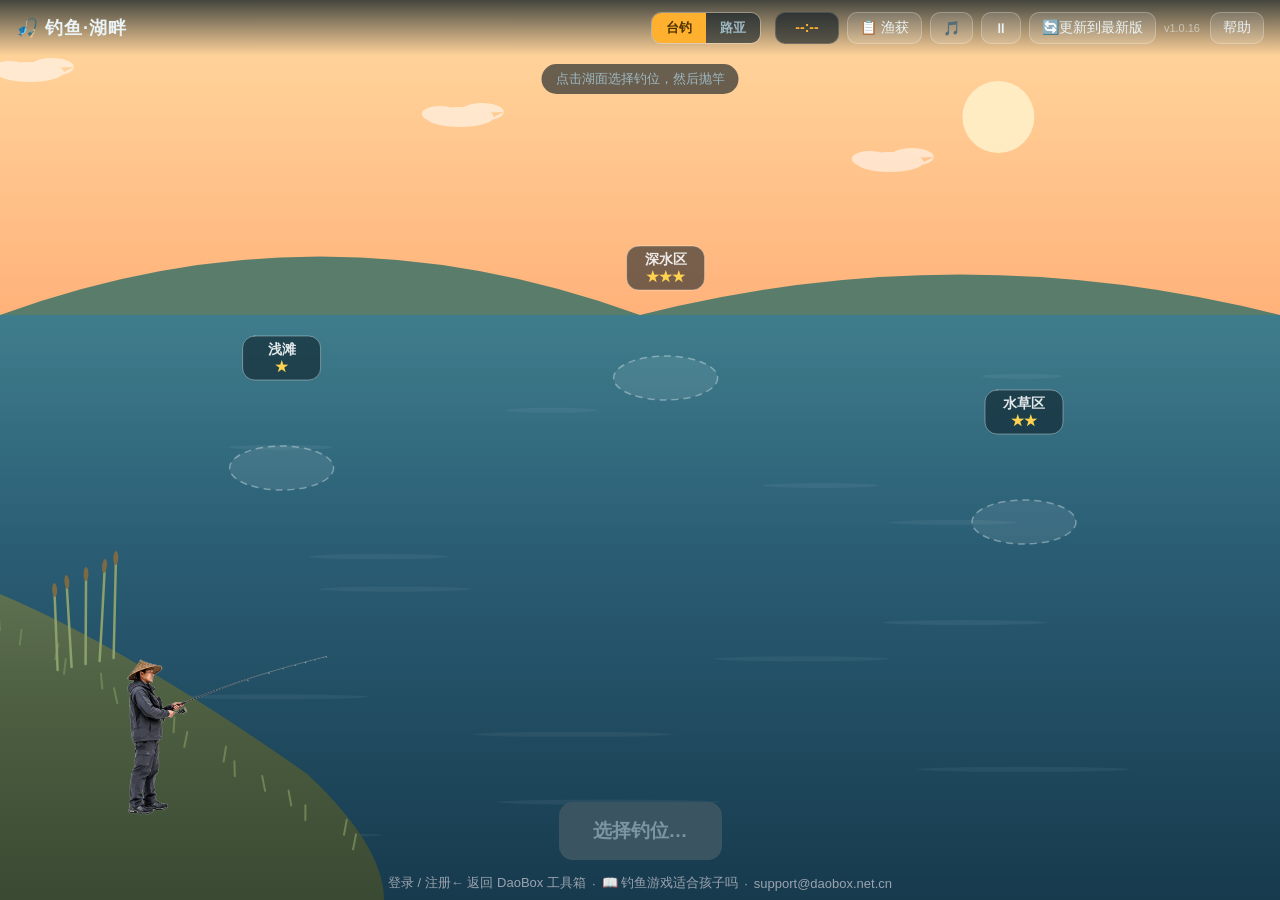
==== commit 5da0f8a4: "fix: 收口钓鱼旧时长文案" ====
--- a/public/index.html
+++ b/public/index.html
@@ -149,10 +149,11 @@
       <p>想收工：⏸ → 「今天不玩了」→ 确认退出，渔获奖励零损失</p>
       <p>🎮 手柄：A 按住收线 / X 稳住·抄网</p>
       <h3 style="color:var(--gold);margin:8px 0 2px">📝 更新记录</h3>
-      <p>· <strong>v0.9.1</strong> 接入 DaoBox 账号：登录后渔获实时入账（100斤=1天会员+100积分）、本机渔获一键并入、游客1场×15分钟/注册4场×30分钟</p>
+      <p style="color:var(--dim)">以下为历史版本记录；当前规则以上方“时间规则”和“奖励计划”为准。</p>
+      <p>· <strong>v0.9.1</strong> 接入 DaoBox 账号：登录后渔获实时入账、本机渔获一键并入（当时为游客1场×15分钟/注册4场×30分钟）</p>
       <p>· <strong>v1.0.14</strong> 离线奖励队列：断网照常玩，渔获和积分联网后自动补入；服务端增加每日上限与重复上报保护</p>
       <p>· <strong>v0.9.0</strong> 每天4场次制（开场即计）、「今天不玩了」体面退出、暂停跨关闭恢复（继续上一场）、场次用完提示</p>
-      <p>· <strong>v0.8.0</strong> 奖励计划上线（100斤=1天+100分）、每日2小时限时、搏鱼时长分档10/15/30秒、小鱼即钓即入护、深水区85%上鱼率、路亚全程站立、顶栏版本号</p>
+      <p>· <strong>v0.8.0</strong> 奖励计划上线、搏鱼时长分档10/15/30秒、小鱼即钓即入护、深水区85%上鱼率、路亚全程站立、顶栏版本号（当时为每日2小时限时）</p>
       <p>· v0.7.7 抄网首次容错+转速放缓；v0.7.6 路亚真实收线模式；v0.7.5 本场计时+暂停+背景音乐；v0.7.3 完整抛竿动画；v0.7.2 鱼类半写实配色重做</p>
     </div>
     <button id="btn-help-close" class="main-btn">知道了</button>
@@ -173,7 +174,7 @@
   <div class="popup-card">
     <div style="font-size:48px;margin-bottom:8px">⏸</div>
     <h2 style="font-size:22px;margin-bottom:8px">已暂停</h2>
-    <p style="color:var(--dim);margin-bottom:16px" id="pause-timer-info">剩余时间 30:00</p>
+    <p style="color:var(--dim);margin-bottom:16px" id="pause-timer-info">剩余时间 --:--</p>
     <button id="btn-resume" class="main-btn">▶ 继续钓鱼</button>
     <button id="btn-end-session" class="main-btn ghost" style="margin-top:10px;background:rgba(255,255,255,.1);color:var(--dim)">🏁 结束本场</button>
     <button id="btn-quit-today" class="main-btn ghost" style="margin-top:10px;background:rgba(255,255,255,.1);color:var(--dim)">🚪 今天不玩了</button>
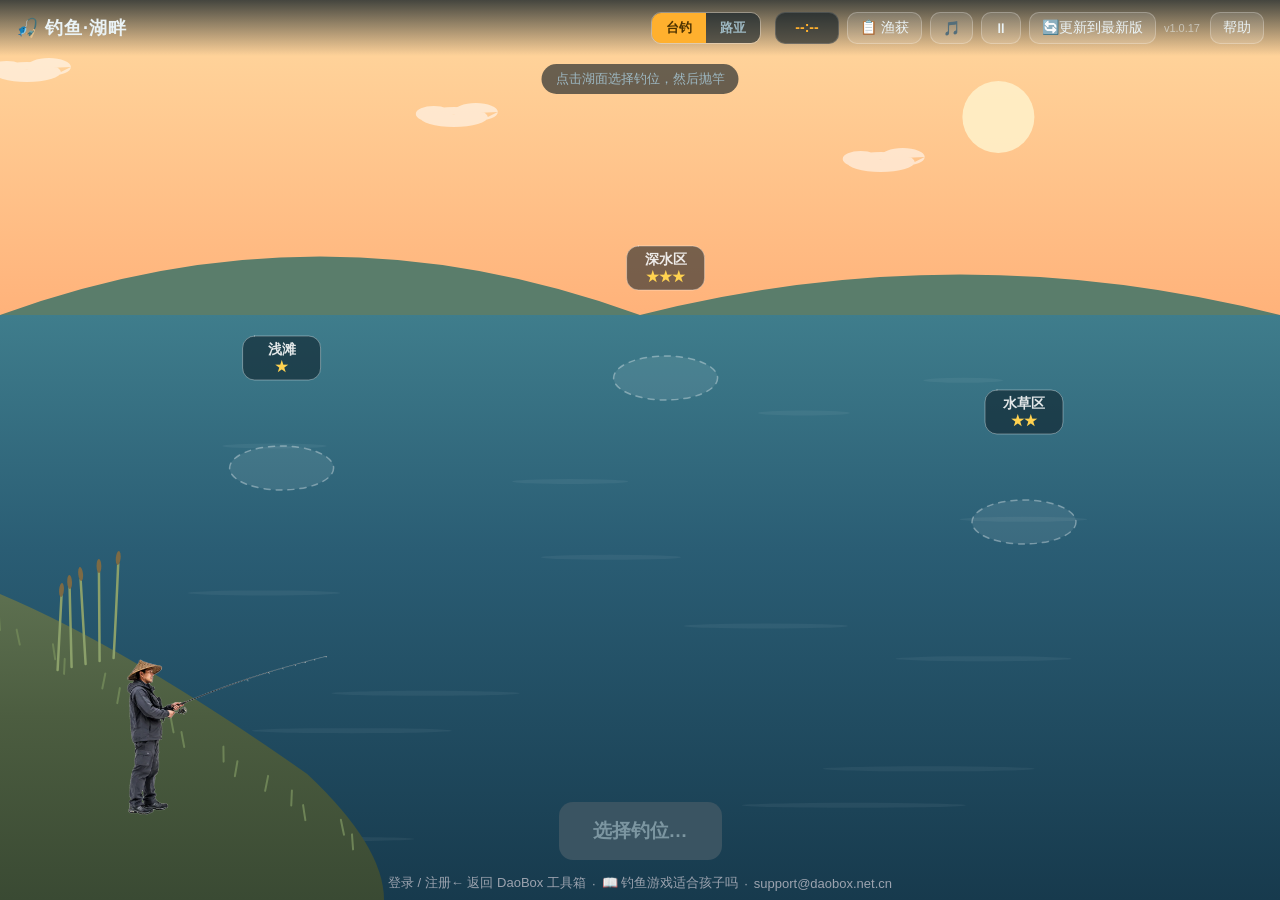
==== commit a012b902: "seo: 补齐国内首页 canonical" ====
--- a/public/index.html
+++ b/public/index.html
@@ -10,6 +10,7 @@
 <meta name="viewport" content="width=device-width, initial-scale=1.0, user-scalable=no, viewport-fit=cover">
 <meta name="theme-color" content="#0e2a3a">
 <title>钓鱼游戏在线玩 - 儿童休闲益智钓鱼 | 道盒 DaoBox 儿童学习工具箱</title>
+<link rel="canonical" href="https://fishing.daobox.net.cn/">
   <meta name="description" content="钓鱼·湖畔休闲钓鱼游戏在线玩，画风治愈玩法轻松，抛竿收线体验钓鱼乐趣。适合孩子和大人的休闲益智小游戏，免费无需下载，手机平板都能玩。家长可控时长，孩子玩得安心。"
   <meta name="keywords" content="钓鱼游戏,钓鱼游戏在线玩,休闲游戏,儿童益智游戏,休闲小游戏,儿童防沉迷,家长管控">
 <link rel="icon" href="data:image/svg+xml,<svg xmlns=%22http://www.w3.org/2000/svg%22 viewBox=%220 0 100 100%22><text y=%22.9em%22 font-size=%2290%22>🎣</text></svg>">
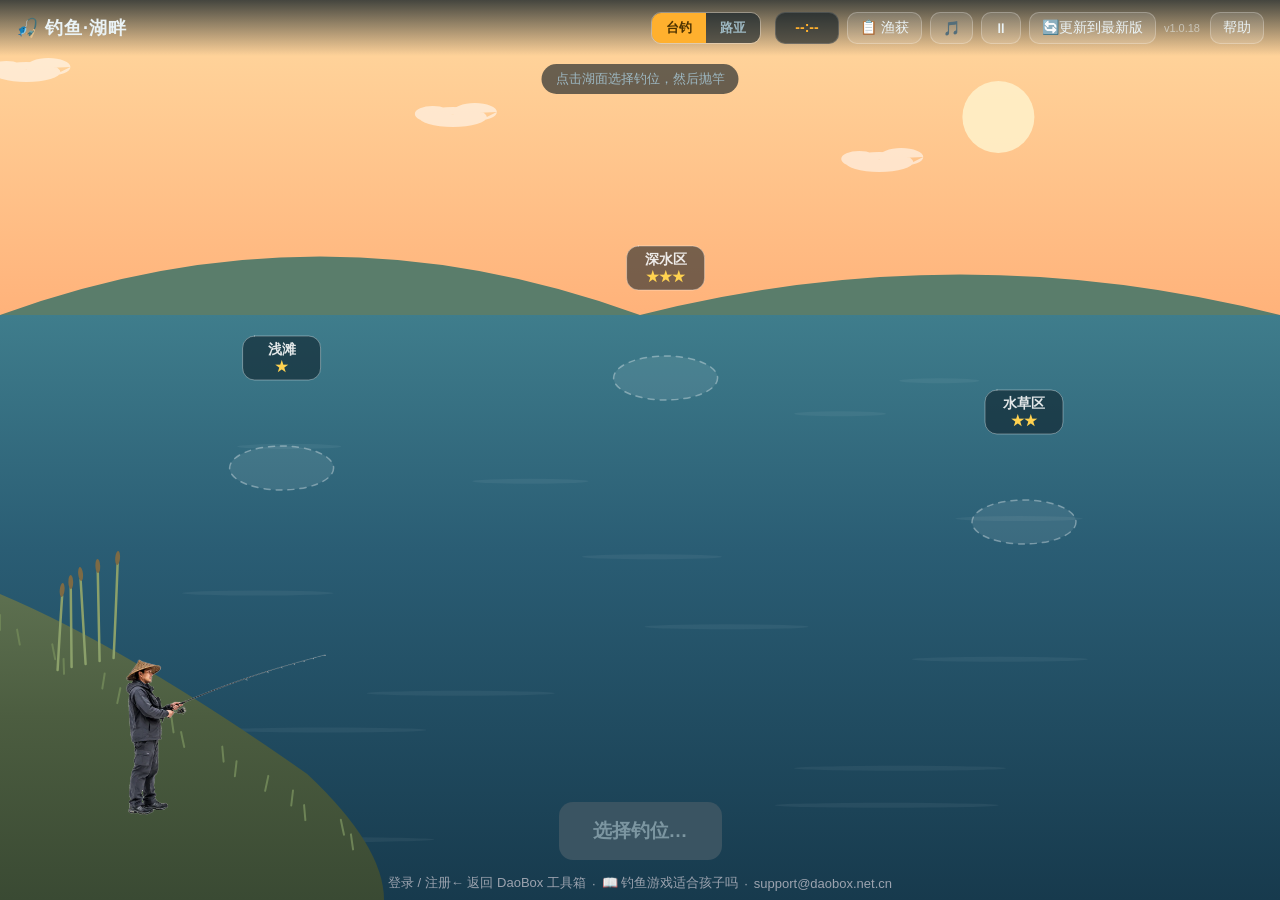
==== commit e62af222: "seo: 统一免费体验与会员文案" ====
--- a/public/index.html
+++ b/public/index.html
@@ -11,7 +11,7 @@
 <meta name="theme-color" content="#0e2a3a">
 <title>钓鱼游戏在线玩 - 儿童休闲益智钓鱼 | 道盒 DaoBox 儿童学习工具箱</title>
 <link rel="canonical" href="https://fishing.daobox.net.cn/">
-  <meta name="description" content="钓鱼·湖畔休闲钓鱼游戏在线玩，画风治愈玩法轻松，抛竿收线体验钓鱼乐趣。适合孩子和大人的休闲益智小游戏，免费无需下载，手机平板都能玩。家长可控时长，孩子玩得安心。"
+  <meta name="description" content="钓鱼·湖畔休闲钓鱼游戏在线玩，画风治愈玩法轻松，抛竿收线体验钓鱼乐趣。适合孩子和大人的休闲益智小游戏，无需下载，手机平板都能玩。免费体验，注册后每日时长翻倍，会员全家不限时。家长可控时长，孩子玩得安心。">
   <meta name="keywords" content="钓鱼游戏,钓鱼游戏在线玩,休闲游戏,儿童益智游戏,休闲小游戏,儿童防沉迷,家长管控">
 <link rel="icon" href="data:image/svg+xml,<svg xmlns=%22http://www.w3.org/2000/svg%22 viewBox=%220 0 100 100%22><text y=%22.9em%22 font-size=%2290%22>🎣</text></svg>">
 <link rel="manifest" href="manifest.json">
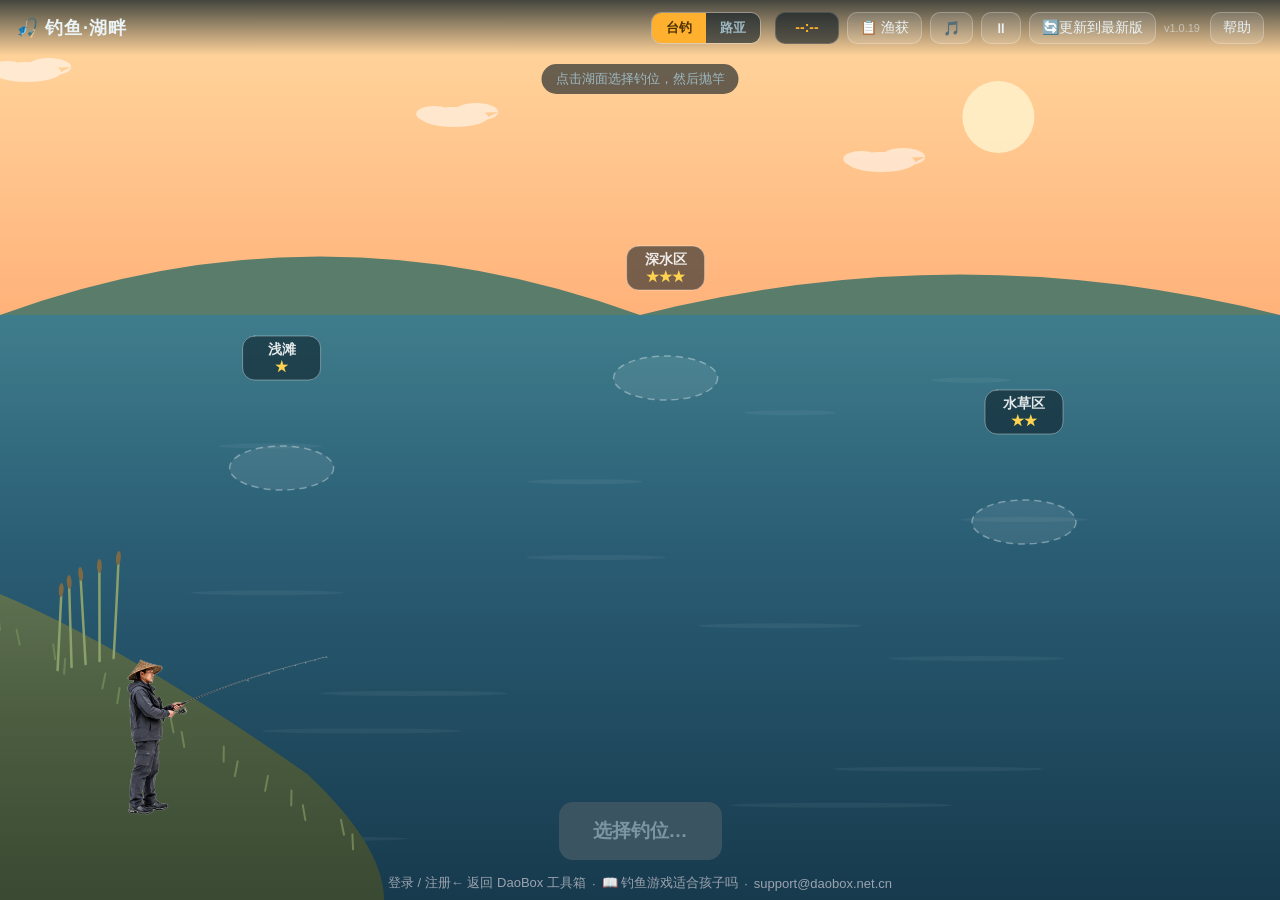
==== commit 2fb3b276: "feat: 接入钓鱼图鉴跨设备云同步" ====
--- a/public/index.html
+++ b/public/index.html
@@ -296,7 +296,9 @@
 <script src="fish-art.js"></script>
 <script src="game.js"></script>
   <script>window.DB_HOME = location.hostname.indexOf('daobox.net.cn') !== -1 ? 'https://daobox.net.cn' : 'https://daobox.app';</script>
-  <script>document.write('<script src="' + window.DB_HOME + '/portal.js" data-app="fishing"><\/script>');</script>
+  <script>document.write('<script src="' + window.DB_HOME + '/portal.js?v=20261127" data-app="fishing"><\/script>');</script>
+  <script>document.write('<script src="' + window.DB_HOME + '/cloud-sync.js?v=1.0.0"><\/script>');</script>
+  <script>initFishingSync();</script>
   <script>
     // fix v0.9.8: 底部"登录 / 注册"跳统一登录页
     // v1.0.4: 改事件委托+点击时实时取 URL——不再依赖 DaoBox 加载时序，DaoBox 未就绪时走兜底 URL
